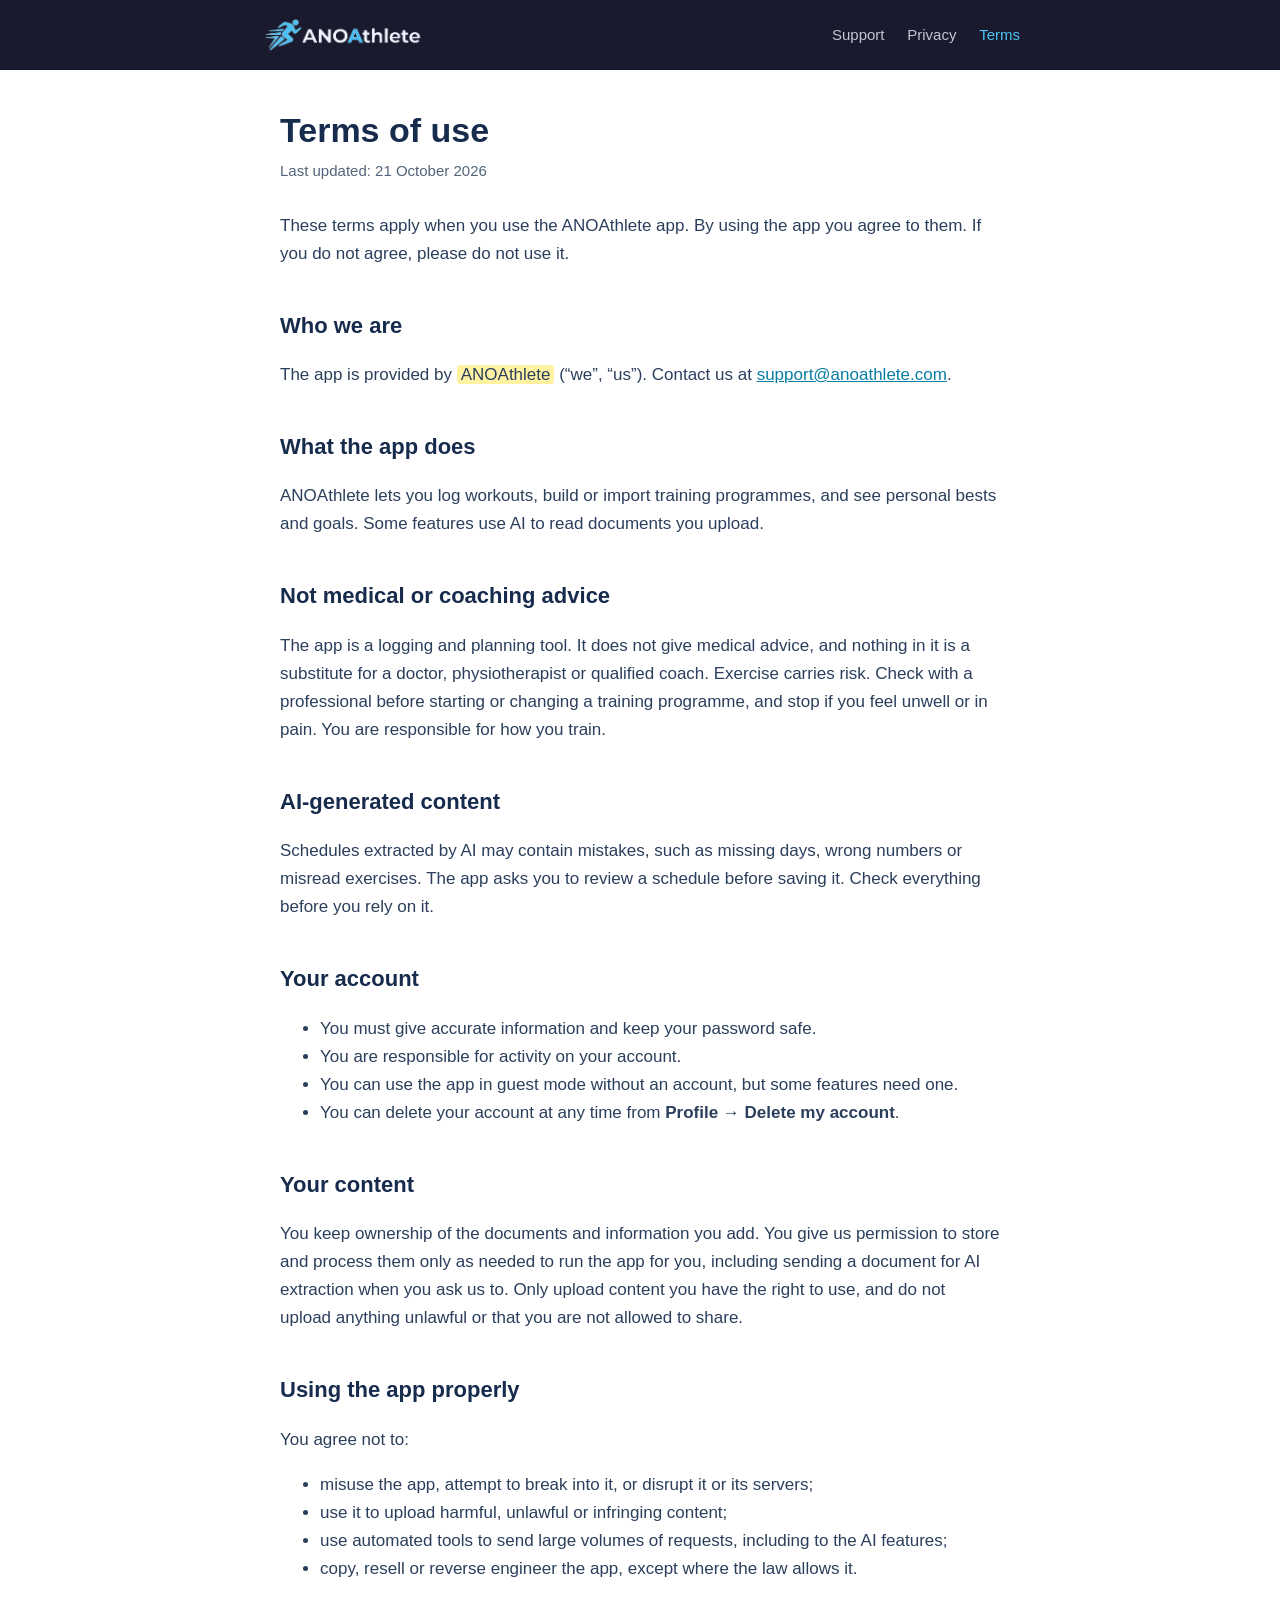
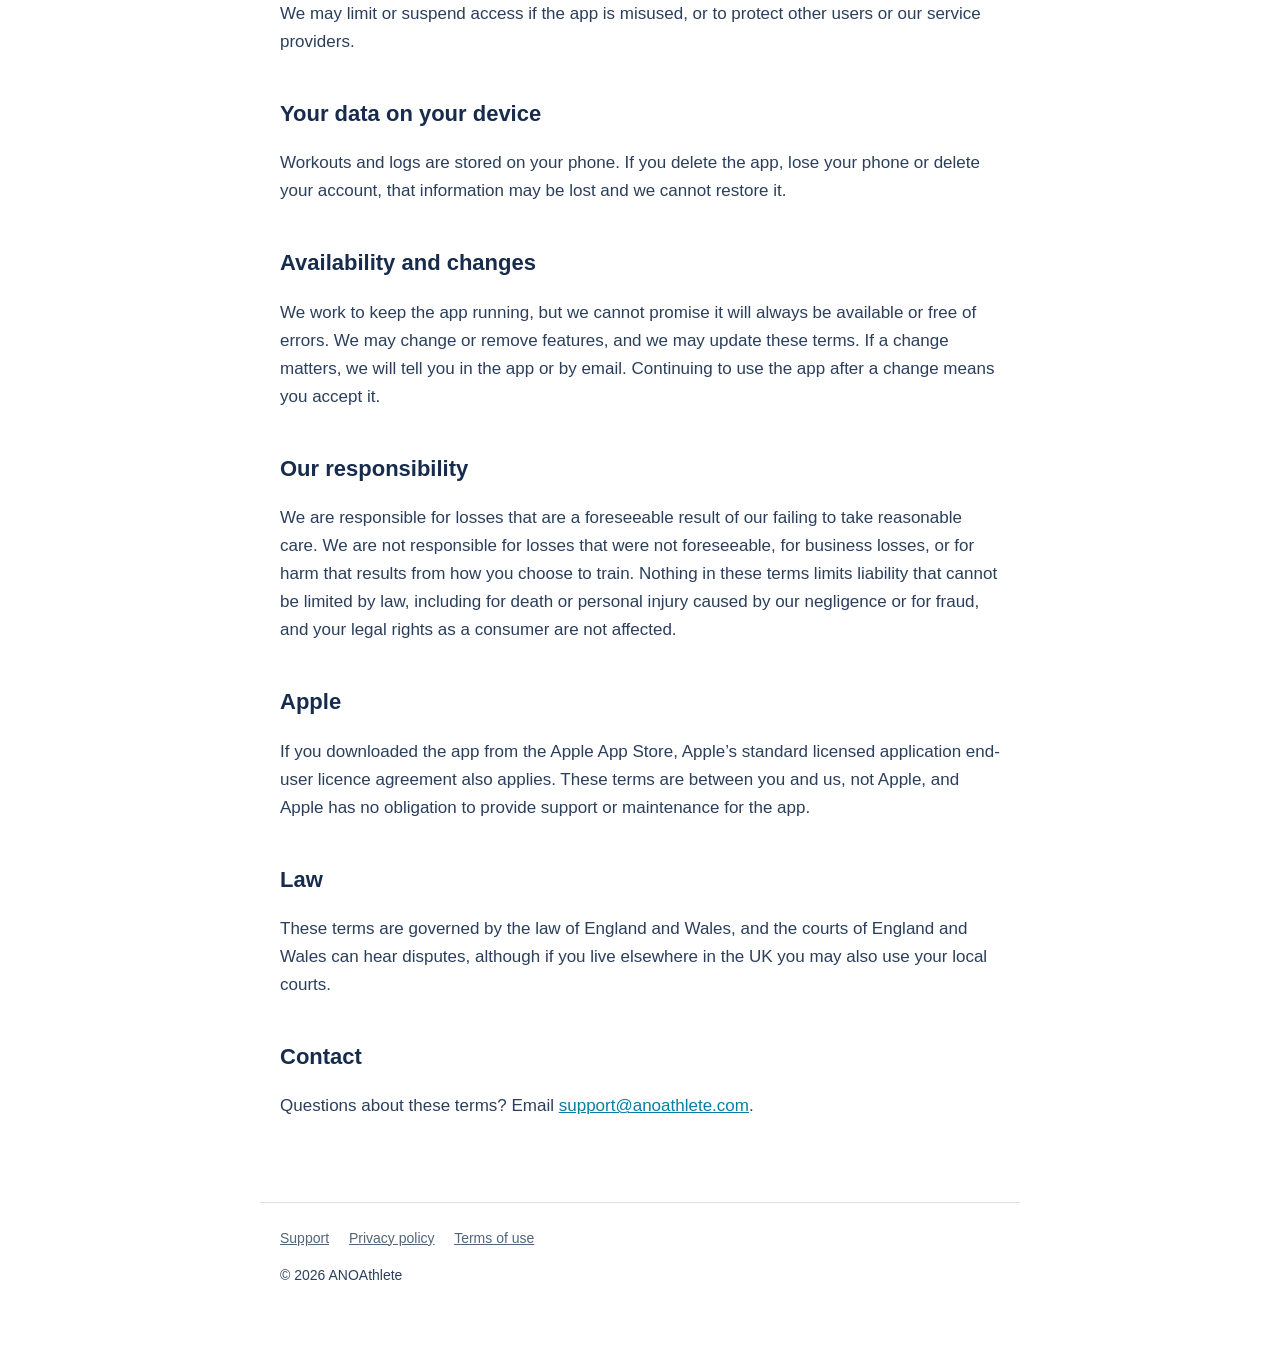
==== terms.html @ c4b15186 "websites" ====
<!DOCTYPE html>
<html lang="en-GB">
  <head>
    <meta charset="utf-8" />
    <meta name="viewport" content="width=device-width, initial-scale=1" />
    <title>Terms of use – ANOAthlete</title>
    <link rel="icon" href="favicon.png" />
    <link rel="stylesheet" href="style.css" />
  </head>
  <body>
    <header>
      <div class="bar">
        <a href="./"><img src="logo.png" alt="ANOAthlete" /></a>
        <nav>
          <a href="support.html">Support</a>
          <a href="privacy.html">Privacy</a>
          <a href="terms.html" aria-current="page">Terms</a>
        </nav>
      </div>
    </header>
    <main>
      <h1>Terms of use</h1>
      <p class="updated">Last updated: 21 October 2026</p>

      <p>
        These terms apply when you use the ANOAthlete app. By using the app you agree to them. If
        you do not agree, please do not use it.
      </p>

      <h2>Who we are</h2>
      <p>
        The app is provided by <span class="todo">ANOAthlete</span>
        (&ldquo;we&rdquo;, &ldquo;us&rdquo;). Contact us at
        <a href="mailto:support@anoathlete.com">support@anoathlete.com</a>.
      </p>

      <h2>What the app does</h2>
      <p>
        ANOAthlete lets you log workouts, build or import training programmes, and see personal
        bests and goals. Some features use AI to read documents you upload.
      </p>

      <h2>Not medical or coaching advice</h2>
      <p>
        The app is a logging and planning tool. It does not give medical advice, and nothing in it
        is a substitute for a doctor, physiotherapist or qualified coach. Exercise carries risk.
        Check with a professional before starting or changing a training programme, and stop if
        you feel unwell or in pain. You are responsible for how you train.
      </p>

      <h2>AI-generated content</h2>
      <p>
        Schedules extracted by AI may contain mistakes, such as missing days, wrong numbers or
        misread exercises. The app asks you to review a schedule before saving it. Check
        everything before you rely on it.
      </p>

      <h2>Your account</h2>
      <ul>
        <li>You must give accurate information and keep your password safe.</li>
        <li>You are responsible for activity on your account.</li>
        <li>You can use the app in guest mode without an account, but some features need one.</li>
        <li>You can delete your account at any time from <strong>Profile &rarr; Delete my account</strong>.</li>
      </ul>

      <h2>Your content</h2>
      <p>
        You keep ownership of the documents and information you add. You give us permission to
        store and process them only as needed to run the app for you, including sending a document
        for AI extraction when you ask us to. Only upload content you have the right to use, and do
        not upload anything unlawful or that you are not allowed to share.
      </p>

      <h2>Using the app properly</h2>
      <p>You agree not to:</p>
      <ul>
        <li>misuse the app, attempt to break into it, or disrupt it or its servers;</li>
        <li>use it to upload harmful, unlawful or infringing content;</li>
        <li>use automated tools to send large volumes of requests, including to the AI features;</li>
        <li>copy, resell or reverse engineer the app, except where the law allows it.</li>
      </ul>
      <p>
        We may limit or suspend access if the app is misused, or to protect other users or our
        service providers.
      </p>

      <h2>Your data on your device</h2>
      <p>
        Workouts and logs are stored on your phone. If you delete the app, lose your phone or
        delete your account, that information may be lost and we cannot restore it.
      </p>

      <h2>Availability and changes</h2>
      <p>
        We work to keep the app running, but we cannot promise it will always be available or free
        of errors. We may change or remove features, and we may update these terms. If a change
        matters, we will tell you in the app or by email. Continuing to use the app after a change
        means you accept it.
      </p>

      <h2>Our responsibility</h2>
      <p>
        We are responsible for losses that are a foreseeable result of our failing to take
        reasonable care. We are not responsible for losses that were not foreseeable, for
        business losses, or for harm that results from how you choose to train. Nothing in these
        terms limits liability that cannot be limited by law, including for death or personal
        injury caused by our negligence or for fraud, and your legal rights as a consumer are not
        affected.
      </p>

      <h2>Apple</h2>
      <p>
        If you downloaded the app from the Apple App Store, Apple&rsquo;s standard licensed
        application end-user licence agreement also applies. These terms are between you and us,
        not Apple, and Apple has no obligation to provide support or maintenance for the app.
      </p>

      <h2>Law</h2>
      <p>
        These terms are governed by the law of England and Wales, and the courts of England and
        Wales can hear disputes, although if you live elsewhere in the UK you may also use your
        local courts.
      </p>

      <h2>Contact</h2>
      <p>
        Questions about these terms? Email
        <a href="mailto:support@anoathlete.com">support@anoathlete.com</a>.
      </p>
    </main>
    <footer>
      <a href="support.html">Support</a>
      <a href="privacy.html">Privacy policy</a>
      <a href="terms.html">Terms of use</a>
      <p>&copy; 2026 ANOAthlete</p>
    </footer>
  </body>
</html>
---- style.css ----
:root {
  --navy: #1a1a2e;
  --blue: #4fc3f7;
  --accent: #087ea4;
  --text: #172b4d;
  --muted: #52657a;
  --border: #d9e2ec;
  --surface: #f3f6fa;
}

* {
  box-sizing: border-box;
}

body {
  background: #ffffff;
  color: var(--text);
  font-family: -apple-system, BlinkMacSystemFont, 'Segoe UI', Helvetica, Arial, sans-serif;
  font-size: 17px;
  line-height: 1.65;
  margin: 0;
}

header {
  background: var(--navy);
  padding: 18px 20px;
}

header .bar {
  align-items: center;
  display: flex;
  gap: 24px;
  justify-content: space-between;
  margin: 0 auto;
  max-width: 760px;
}

header img {
  display: block;
  height: 34px;
}

nav a {
  color: #c5c5d2;
  font-size: 15px;
  margin-left: 18px;
  text-decoration: none;
}

nav a:hover,
nav a[aria-current='page'] {
  color: var(--blue);
}

main {
  margin: 0 auto;
  max-width: 760px;
  padding: 40px 20px 64px;
}

h1 {
  font-size: 34px;
  line-height: 1.2;
  margin: 0 0 8px;
}

h2 {
  font-size: 22px;
  margin: 40px 0 8px;
}

h3 {
  font-size: 17px;
  margin: 24px 0 4px;
}

p,
li {
  color: #2b3f5c;
}

a {
  color: var(--accent);
}

.updated {
  color: var(--muted);
  font-size: 15px;
  margin: 0 0 28px;
}

.lead {
  color: var(--muted);
  font-size: 19px;
}

.summary {
  background: var(--surface);
  border: 1px solid var(--border);
  border-radius: 12px;
  margin: 24px 0;
  padding: 4px 20px;
}

.card {
  background: var(--surface);
  border: 1px solid var(--border);
  border-radius: 12px;
  margin: 24px 0;
  padding: 20px;
}

.todo {
  background: #fff3a3;
  border-radius: 3px;
  padding: 0 4px;
}

table {
  border-collapse: collapse;
  font-size: 15px;
  margin: 16px 0;
  width: 100%;
}

th,
td {
  border: 1px solid var(--border);
  padding: 10px 12px;
  text-align: left;
  vertical-align: top;
}

th {
  background: var(--surface);
}

footer {
  border-top: 1px solid var(--border);
  color: var(--muted);
  font-size: 14px;
  margin: 0 auto;
  max-width: 760px;
  padding: 24px 20px 48px;
}

footer a {
  color: var(--muted);
  margin-right: 16px;
}

@media (max-width: 560px) {
  h1 {
    font-size: 28px;
  }

  nav a {
    margin-left: 12px;
  }

  table,
  thead,
  tbody,
  tr,
  th,
  td {
    display: block;
  }

  thead {
    display: none;
  }

  td:first-child {
    background: var(--surface);
    font-weight: 700;
  }
}
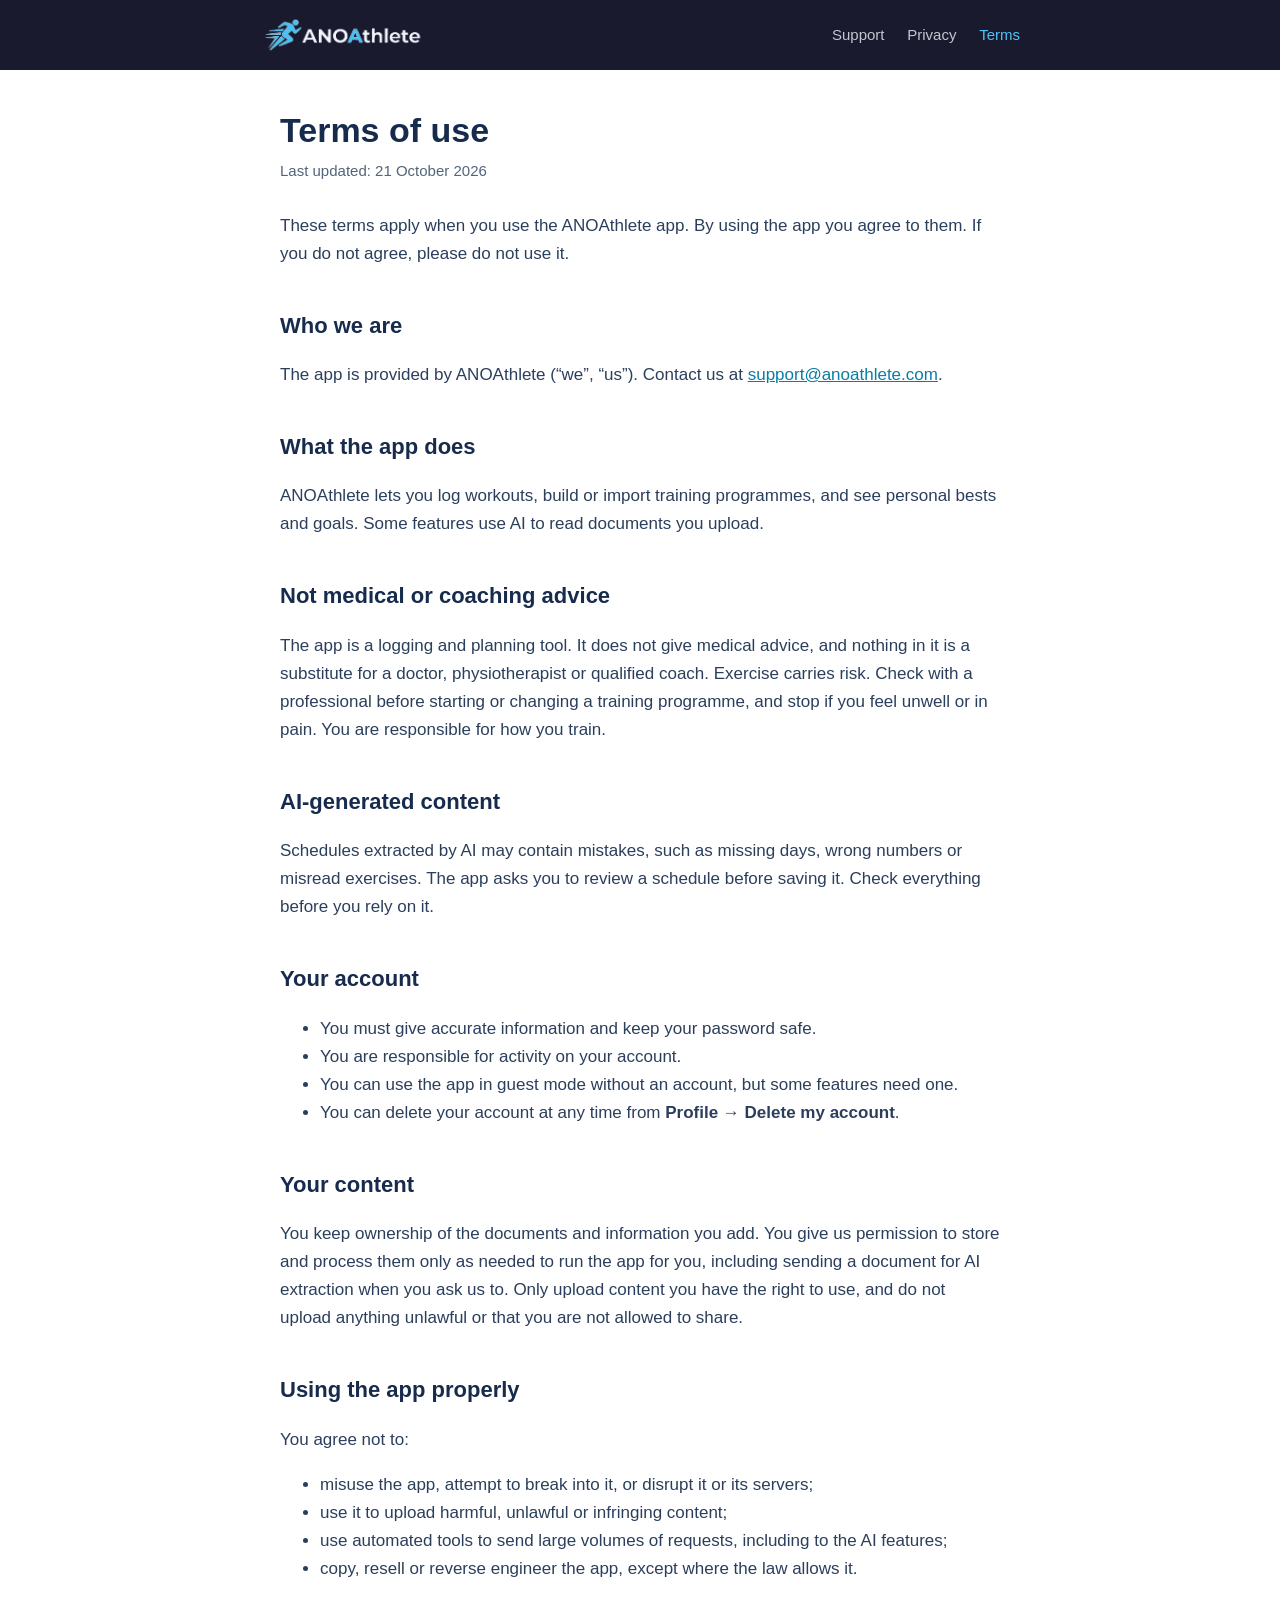
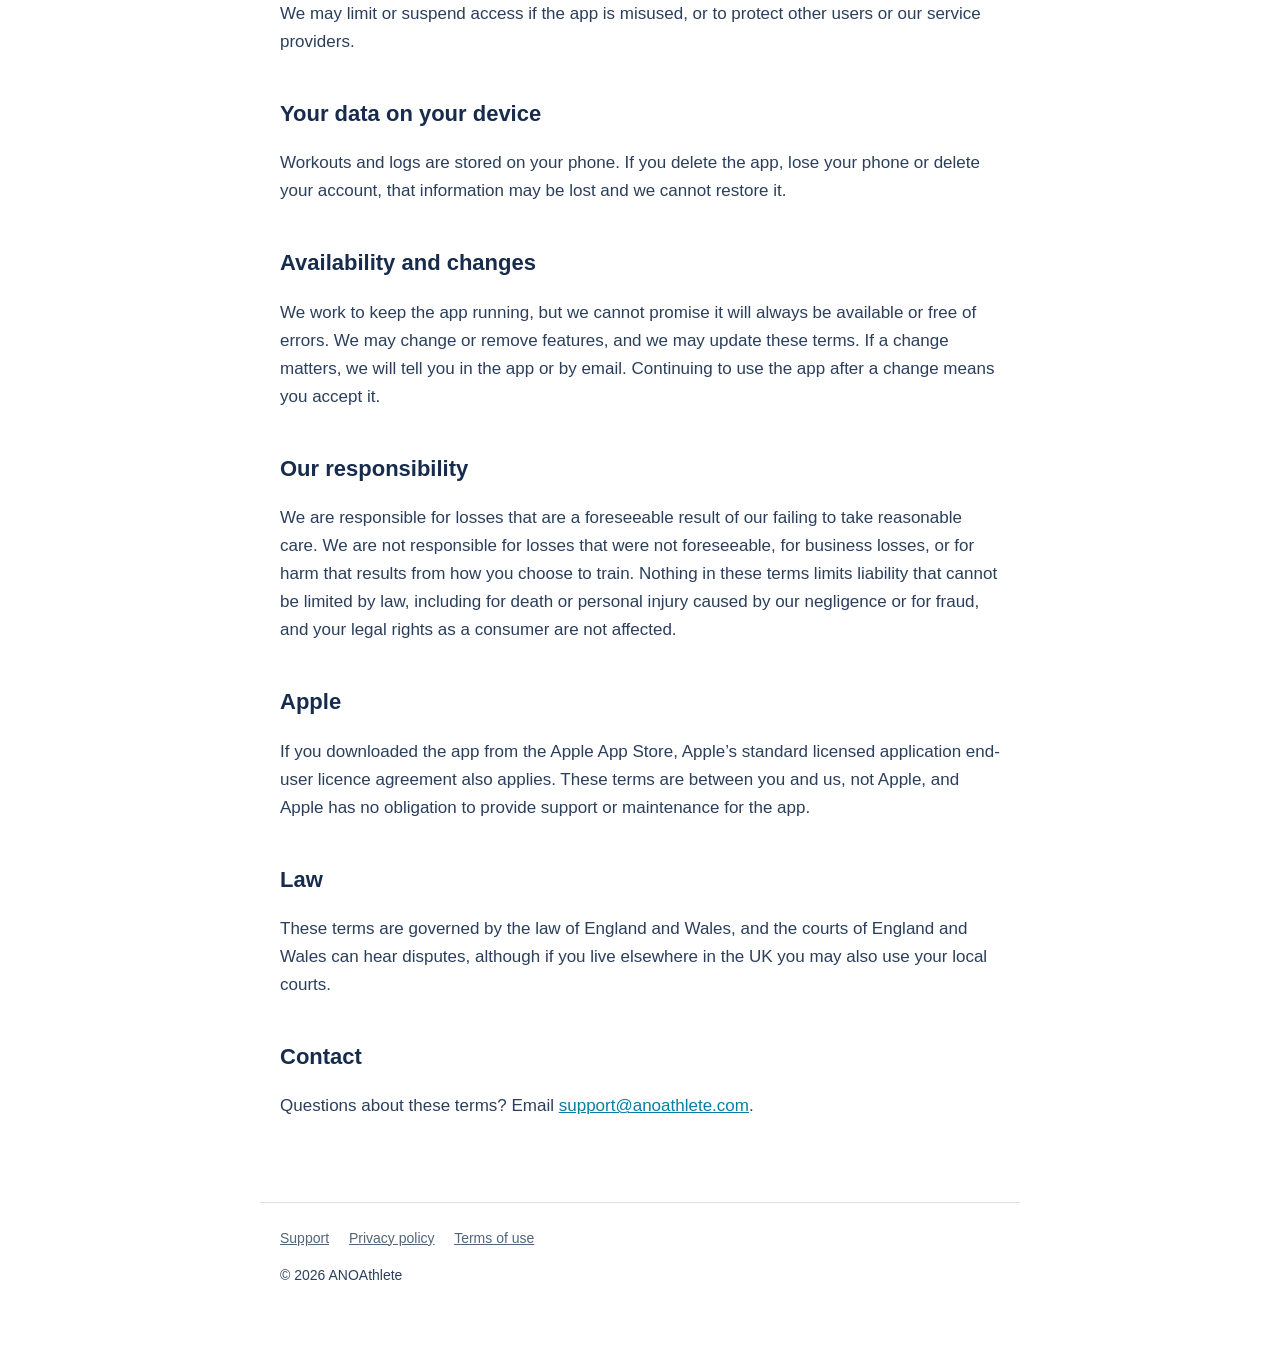
==== commit 4121bd99: "Update terms.html" ====
--- a/terms.html
+++ b/terms.html
@@ -29,7 +29,7 @@
 
       <h2>Who we are</h2>
       <p>
-        The app is provided by <span class="todo">ANOAthlete</span>
+        The app is provided by ANOAthlete
         (&ldquo;we&rdquo;, &ldquo;us&rdquo;). Contact us at
         <a href="mailto:support@anoathlete.com">support@anoathlete.com</a>.
       </p>
